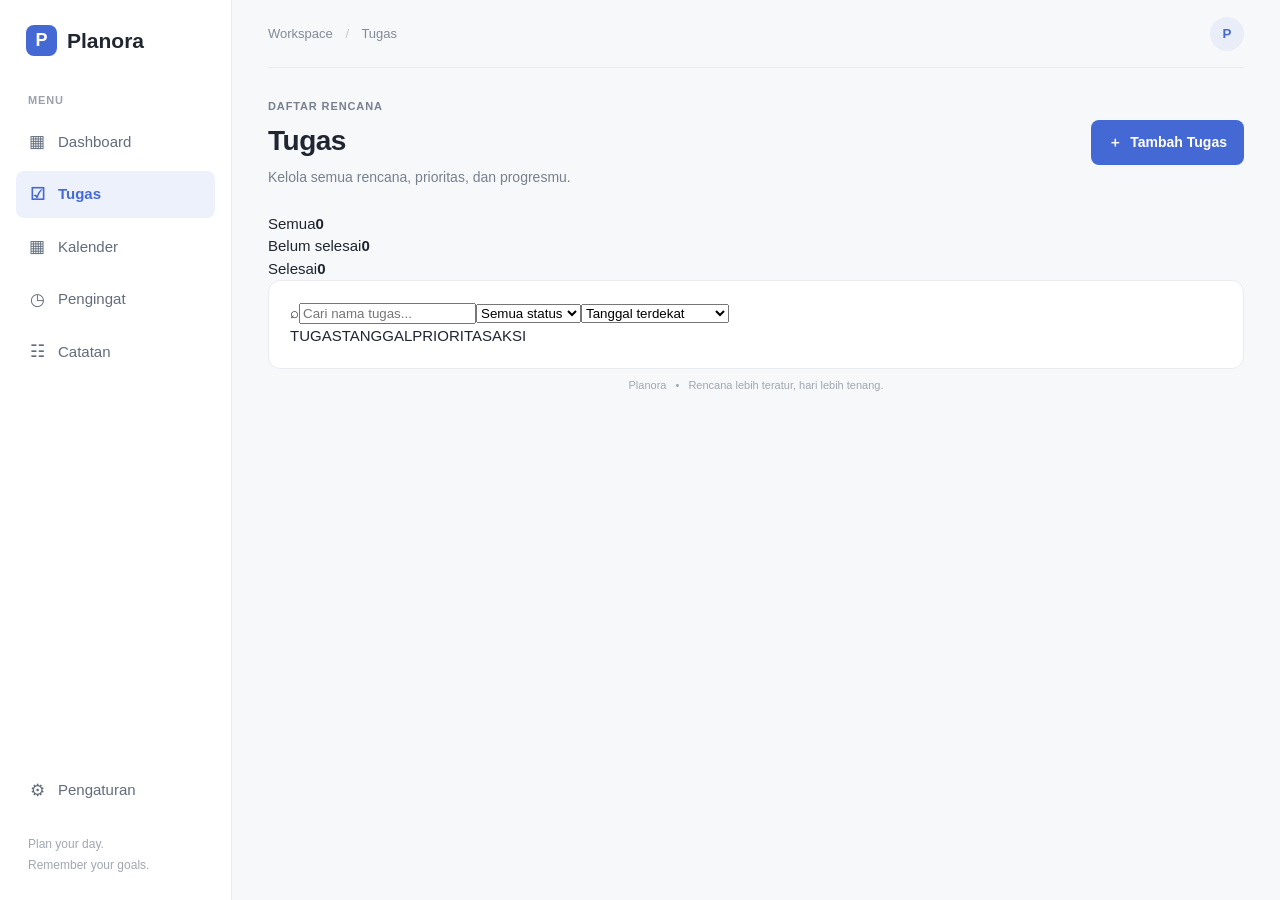
==== tasks.html @ eba94989 "Add dedicated Planora tasks page" ====
<!doctype html>
<html lang="id">
<head>
<meta charset="utf-8"><meta name="viewport" content="width=device-width,initial-scale=1"><meta name="theme-color" content="#fff">
<title>Planora — Tugas</title><link rel="stylesheet" href="style.css">
</head>
<body><div class="app-shell">
<aside class="sidebar">
<a class="brand" href="index.html"><span class="brand-mark">P</span><span>Planora</span></a><div class="nav-label">MENU</div>
<nav class="main-nav" aria-label="Navigasi">
<a class="nav-item" href="index.html"><span class="nav-icon">▦</span>Dashboard</a>
<a class="nav-item active" href="tasks.html"><span class="nav-icon">☑</span>Tugas</a>
<a class="nav-item" href="#calendar" data-feature="Kalender"><span class="nav-icon">▦</span>Kalender</a>
<a class="nav-item" href="#reminders" data-feature="Pengingat"><span class="nav-icon">◷</span>Pengingat</a>
<a class="nav-item" href="#notes" data-feature="Catatan"><span class="nav-icon">☷</span>Catatan</a>
<a class="nav-item mobile-settings" href="#settings" data-feature="Pengaturan"><span class="nav-icon">⚙</span>Pengaturan</a>
</nav><div class="sidebar-bottom"><a class="nav-item" href="#settings" data-feature="Pengaturan"><span class="nav-icon">⚙</span>Pengaturan</a><div class="sidebar-note">Plan your day.<br>Remember your goals.</div></div>
</aside>
<main class="main-content task-page">
<header class="topbar"><div class="mobile-brand"><span class="brand-mark">P</span><strong>Planora</strong></div><div class="breadcrumbs">Workspace <span>/</span> Tugas</div><button class="profile" aria-label="Profil pengguna">P</button></header>
<section class="page-heading"><div><p class="eyebrow" id="task-page-date">DAFTAR RENCANA</p><h1>Tugas</h1><p class="subheading">Kelola semua rencana, prioritas, dan progresmu.</p></div><button class="primary-button" id="task-add"><span>＋</span> Tambah Tugas</button></section>
<section class="task-stats" aria-label="Ringkasan tugas"><div class="task-stat"><span>Semua</span><strong id="stat-all">0</strong></div><div class="task-stat"><span>Belum selesai</span><strong id="stat-open">0</strong></div><div class="task-stat"><span>Selesai</span><strong id="stat-done">0</strong></div></section>
<section class="panel task-manager">
<div class="task-toolbar"><label class="task-search"><span>⌕</span><input id="task-search" type="search" placeholder="Cari nama tugas..." aria-label="Cari tugas"></label><select id="task-filter" aria-label="Filter status"><option value="all">Semua status</option><option value="open">Belum selesai</option><option value="done">Selesai</option><option value="overdue">Terlewat</option></select><select id="task-sort" aria-label="Urutkan tugas"><option value="date">Tanggal terdekat</option><option value="priority">Prioritas</option><option value="created">Terbaru ditambahkan</option></select></div>
<div class="task-table-head"><span>TUGAS</span><span>TANGGAL</span><span>PRIORITAS</span><span>AKSI</span></div>
<div id="task-manager-list" class="task-manager-list" aria-live="polite"></div>
</section><footer class="footer">Planora <span>•</span> Rencana lebih teratur, hari lebih tenang.</footer>
</main></div>
<dialog id="manager-dialog" class="task-dialog"><form id="manager-form"><div class="dialog-heading"><div><h2 id="manager-dialog-title">Tambah Tugas</h2><p>Isi detail rencana yang ingin kamu lakukan.</p></div><button type="button" class="close-dialog" id="manager-close" aria-label="Tutup">×</button></div>
<label>Nama tugas<input name="title" required maxlength="100" placeholder="Contoh: Menyelesaikan laporan"></label>
<div class="form-row"><label>Tanggal<input name="date" type="date" required></label><label>Waktu<input name="time" type="time"></label></div>
<div class="form-row"><label>Kategori<select name="category"><option>Pekerjaan</option><option>Pribadi</option><option>Belajar</option><option>Lainnya</option></select></label><label>Prioritas<select name="priority"><option value="low">Rendah</option><option value="medium" selected>Sedang</option><option value="high">Tinggi</option></select></label></div>
<div class="dialog-actions"><button type="button" class="secondary-button" id="manager-cancel">Batal</button><button type="submit" class="primary-button" id="manager-save">Simpan Tugas</button></div></form></dialog>
<script src="tasks.js"></script></body></html>
---- style.css ----
:root{--ink:#202631;--muted:#77808e;--line:#e8ebef;--surface:#fff;--canvas:#f7f8fa;--accent:#4569d4;--accent-dark:#3657bc;--radius:12px}*{box-sizing:border-box}html{scroll-behavior:smooth}body{margin:0;background:var(--canvas);color:var(--ink);font:15px/1.5 Inter,-apple-system,BlinkMacSystemFont,"Segoe UI",Roboto,Arial,sans-serif}.app-shell{min-height:100vh}.sidebar{position:fixed;inset:0 auto 0 0;width:232px;background:#fff;border-right:1px solid var(--line);padding:25px 16px;display:flex;flex-direction:column;z-index:5}.brand{display:flex;align-items:center;gap:10px;text-decoration:none;color:var(--ink);font-size:21px;font-weight:700;padding:0 10px 35px}.brand-mark{width:31px;height:31px;border-radius:8px;background:var(--accent);color:white;display:grid;place-items:center;font-size:18px;font-weight:700}.nav-label{font-size:11px;font-weight:700;letter-spacing:.08em;color:#9aa1ab;padding:0 12px 10px}.main-nav{display:grid;gap:5px}.nav-item{display:flex;align-items:center;gap:12px;padding:11px 12px;border-radius:8px;text-decoration:none;color:#626c7b;font-weight:500}.nav-item:hover{background:#f6f7f9;color:var(--ink)}.nav-item.active{background:#edf1fc;color:var(--accent);font-weight:600}.nav-icon{width:18px;text-align:center;font-size:17px}.sidebar-bottom{margin-top:auto}.sidebar-note{font-size:12px;color:#a1a7b0;line-height:1.7;padding:20px 12px 0}.main-content{margin-left:232px;max-width:1600px;padding:0 36px 28px}.topbar{height:68px;display:flex;align-items:center;justify-content:space-between;border-bottom:1px solid var(--line);margin-bottom:30px}.breadcrumbs{font-size:13px;color:#818a97}.breadcrumbs span{padding:0 9px;color:#c1c6cd}.profile{width:34px;height:34px;border:0;border-radius:50%;background:#e8edf8;color:#4569d4;font-weight:700;cursor:pointer}.mobile-brand{display:none}.page-heading{display:flex;align-items:center;justify-content:space-between;gap:20px;margin-bottom:25px}.eyebrow{font-size:11px;font-weight:700;letter-spacing:.08em;color:var(--muted);margin:0 0 5px}.page-heading h1{font-size:28px;letter-spacing:-.5px;margin:0;font-weight:700}.subheading{margin:5px 0 0;color:var(--muted);font-size:14px}.primary-button,.secondary-button{display:inline-flex;align-items:center;justify-content:center;gap:8px;border:1px solid transparent;border-radius:8px;padding:11px 16px;font:inherit;font-size:14px;font-weight:600;cursor:pointer;white-space:nowrap}.primary-button{background:var(--accent);color:#fff}.primary-button:hover{background:var(--accent-dark)}.secondary-button{background:#fff;border-color:#dfe3e9;color:#566170}.summary-grid{display:grid;grid-template-columns:repeat(3,minmax(0,1fr));gap:18px;margin-bottom:22px}.summary-card,.panel{background:var(--surface);border:1px solid var(--line);border-radius:var(--radius)}.summary-card{padding:19px 20px}.summary-top{display:flex;align-items:center;justify-content:space-between;color:#66707d;font-size:13px;font-weight:500}.summary-icon{width:30px;height:30px;border-radius:8px;display:grid;place-items:center;font-weight:700}.summary-icon.blue{background:#edf1fc;color:#4569d4}.summary-icon.green{background:#e9f7ef;color:#278a55}.summary-icon.orange{background:#fff2e4;color:#c77b24}.summary-card>strong{display:block;font-size:29px;line-height:1.3;margin:11px 0 4px;letter-spacing:-.5px}.summary-card small{font-size:12px;color:#9299a4}.content-grid{display:grid;grid-template-columns:minmax(0,1.55fr) minmax(285px,1fr);gap:20px;margin-bottom:20px}.panel{padding:21px}.panel-heading{display:flex;align-items:center;justify-content:space-between;gap:12px;margin-bottom:19px}.panel-heading h2{font-size:16px;margin:0;font-weight:650}.panel-heading p{font-size:12px;color:var(--muted);margin:4px 0 0}.text-link{font-size:12px;color:var(--accent);text-decoration:none;font-weight:600;white-space:nowrap}.task-list{display:grid}.task-row{display:flex;align-items:center;gap:12px;padding:14px 0;border-bottom:1px solid #f0f1f4}.task-row:first-child{padding-top:2px}.task-row:last-child{border-bottom:0}.task-check{width:19px;height:19px;border:1.5px solid #cbd1da;border-radius:50%;background:#fff;flex:0 0 auto;cursor:pointer;color:white;font-size:12px;padding:0}.task-check.checked{background:#2e9c67;border-color:#2e9c67}.task-info{min-width:0;flex:1}.task-info strong,.upcoming-info strong{display:block;font-size:13px;font-weight:600;overflow:hidden;text-overflow:ellipsis;white-space:nowrap}.task-info span,.upcoming-info span{display:block;color:#89919d;font-size:11px;margin-top:4px}.completed{text-decoration:line-through;color:#9299a4}.dot{display:inline-block;width:6px;height:6px;border-radius:50%;margin:0 5px 1px}.blue-dot{background:#5478dc}.green-dot{background:#2e9c67}.purple-dot{background:#9270d5}.priority{font-size:10px;border-radius:5px;padding:4px 7px;font-weight:600;white-space:nowrap}.priority.low{color:#39875b;background:#eaf6ef}.priority.medium{color:#a97723;background:#fff4e2}.priority.high{color:#c15b55;background:#fff0ee}.add-inline{margin-top:10px;background:none;border:0;color:var(--accent);font:inherit;font-size:12px;font-weight:600;cursor:pointer;padding:8px 0}.calendar-controls{display:flex;gap:5px}.calendar-controls button{width:27px;height:27px;border:1px solid var(--line);border-radius:6px;background:white;color:#6b7481;font-size:20px;line-height:1;cursor:pointer}.calendar-grid{display:grid;grid-template-columns:repeat(7,1fr);gap:5px;text-align:center}.calendar-grid span{height:32px;display:grid;place-items:center;font-size:11px;color:#596371;border-radius:7px}.calendar-grid .weekday{color:#9aa1ab;font-size:10px;font-weight:600}.calendar-grid .today{background:var(--accent);color:#fff;font-weight:700}.calendar-grid .has-plan{position:relative}.calendar-grid .has-plan:after{content:"";position:absolute;bottom:3px;width:4px;height:4px;border-radius:50%;background:#5478dc}.calendar-grid .today:after{background:white}.calendar-legend{font-size:11px;color:#8a929e;margin-top:14px}.upcoming-panel{margin-bottom:22px}.upcoming-list{display:flex;align-items:center;gap:14px}.upcoming-date{width:44px;height:48px;border:1px solid var(--line);border-radius:8px;display:flex;flex-direction:column;align-items:center;justify-content:center;flex:0 0 auto}.upcoming-date strong{font-size:18px;line-height:1.2}.upcoming-date span{font-size:10px;color:var(--muted)}.upcoming-info{flex:1;min-width:0}.footer{text-align:center;color:#a0a6af;font-size:11px;padding:8px}.footer span{padding:0 6px}.task-dialog{width:min(480px,calc(100% - 28px));border:1px solid var(--line);border-radius:14px;padding:24px;box-shadow:0 20px 60px #1c25301f}.task-dialog::backdrop{background:#20263166}.dialog-heading{display:flex;justify-content:space-between;align-items:flex-start;margin-bottom:20px}.dialog-heading h2{font-size:20px;margin:0}.dialog-heading p{font-size:13px;color:var(--muted);margin:5px 0 0}.close-dialog{border:0;background:#f1f3f6;border-radius:7px;width:30px;height:30px;font-size:21px;cursor:pointer;color:#66707d}.task-dialog label{display:block;font-size:12px;font-weight:600;color:#596371;margin-bottom:14px}.task-dialog input,.task-dialog select{display:block;width:100%;margin-top:7px;border:1px solid #dfe3e9;border-radius:8px;padding:11px;background:#fff;color:var(--ink);font:inherit;font-size:14px;outline:none}.task-dialog input:focus,.task-dialog select:focus{border-color:#8da2e8;box-shadow:0 0 0 3px #4569d414}.form-row{display:grid;grid-template-columns:1fr 1fr;gap:12px}.dialog-actions{display:flex;justify-content:flex-end;gap:9px;margin-top:8px}
@media(min-width:1500px){.main-content{padding-left:48px;padding-right:48px}.content-grid{grid-template-columns:minmax(0,1.7fr) minmax(330px,1fr)}}
@media(max-width:1050px){.sidebar{width:205px}.main-content{margin-left:205px;padding:0 24px 24px}.content-grid{grid-template-columns:1fr}.calendar-panel{max-width:none}.calendar-grid{gap:8px}.calendar-grid span{height:35px}}
@media(max-width:700px){body{font-size:14px}.sidebar{inset:auto 0 0;width:100%;height:64px;padding:6px 8px;background:#fff;border-right:0;border-top:1px solid var(--line);display:block}.brand,.nav-label,.sidebar-bottom{display:none}.main-nav{display:grid;grid-template-columns:repeat(4,1fr);gap:2px;height:100%}.nav-item{flex-direction:column;justify-content:center;gap:3px;padding:4px 2px;font-size:10px;border-radius:7px}.nav-icon{font-size:18px;height:20px}.main-content{margin:0;padding:0 15px 88px}.topbar{height:57px;margin-bottom:23px}.mobile-brand{display:flex;align-items:center;gap:8px;font-size:17px}.mobile-brand .brand-mark{width:27px;height:27px;font-size:16px}.breadcrumbs{display:none}.profile{width:31px;height:31px}.page-heading{align-items:flex-start;gap:12px;margin-bottom:19px}.page-heading h1{font-size:24px}.subheading{font-size:12px;max-width:230px}.eyebrow{font-size:10px}.page-heading>.primary-button{padding:10px 11px;font-size:12px}.page-heading>.primary-button span{font-size:16px}.summary-grid{gap:9px;margin-bottom:15px}.summary-card{padding:13px 12px;border-radius:10px}.summary-top{font-size:11px;align-items:flex-start}.summary-icon{width:25px;height:25px;font-size:12px}.summary-card>strong{font-size:24px;margin:9px 0 2px}.summary-card small{font-size:10px;line-height:1.4;display:block}.content-grid{gap:14px;margin-bottom:14px}.panel{padding:16px;border-radius:10px}.panel-heading{margin-bottom:15px}.panel-heading h2{font-size:15px}.panel-heading p{font-size:11px}.task-row{gap:9px;padding:12px 0}.task-info strong{font-size:12px}.task-info span{font-size:10px}.priority{font-size:9px;padding:4px 6px}.calendar-grid{gap:4px}.calendar-grid span{height:32px;font-size:11px}.upcoming-panel{margin-bottom:17px}.upcoming-list{gap:10px}.upcoming-date{width:40px;height:44px}.upcoming-info strong{font-size:12px}.upcoming-info span{font-size:10px}.footer{font-size:10px}.task-dialog{padding:19px}.form-row{gap:8px}}
@media(max-width:380px){.main-content{padding-left:11px;padding-right:11px}.page-heading>.primary-button{font-size:11px;padding:9px}.summary-card{padding:11px 9px}.summary-top{font-size:10px}.summary-card>strong{font-size:22px}.panel{padding:13px}.priority{font-size:8px}.task-row{gap:7px}}


/* Perbaikan elemen dinamis dashboard */
.empty-state{margin:0;padding:20px 10px;color:var(--muted);font-size:13px;line-height:1.6}
.notice{margin:-10px 0 20px;padding:10px 13px;border:1px solid #dfe6fb;border-radius:8px;background:#f4f6ff;color:#465aa5;font-size:13px}
.upcoming-list{display:flex;flex-direction:column;align-items:stretch;gap:10px}
.upcoming-list-item{display:flex;align-items:center;gap:14px;padding:11px 0;border-bottom:1px solid #f0f1f4}
.upcoming-list-item:last-child{border-bottom:0}
.upcoming-list-item .upcoming-info{flex:1;min-width:0}
.upcoming-list-item .upcoming-date{flex:0 0 44px}
@media(max-width:700px){.upcoming-list-item{gap:10px}.upcoming-list-item .upcoming-date{flex-basis:40px}.notice{font-size:12px}}

/* Dashboard ringkas: fokus pada tugas hari ini dan agenda berikutnya */
.dashboard-content{align-items:start}
.dashboard-content .upcoming-panel{margin:0}
.mobile-settings{display:none}
@media(max-width:700px){
  .main-nav{grid-template-columns:repeat(6,minmax(0,1fr))}
  .mobile-settings{display:flex}
  .dashboard-content{grid-template-columns:1fr;gap:13px}
  .dashboard-content .upcoming-panel{margin:0}
  .dashboard-content .panel-heading{margin-bottom:12px}
  .page-heading{margin-bottom:17px}
  .summary-grid{margin-bottom:13px}
}
@media(max-width:390px){
  .nav-item{font-size:9px}
  .nav-icon{font-size:16px}
  .main-nav{gap:0}
}
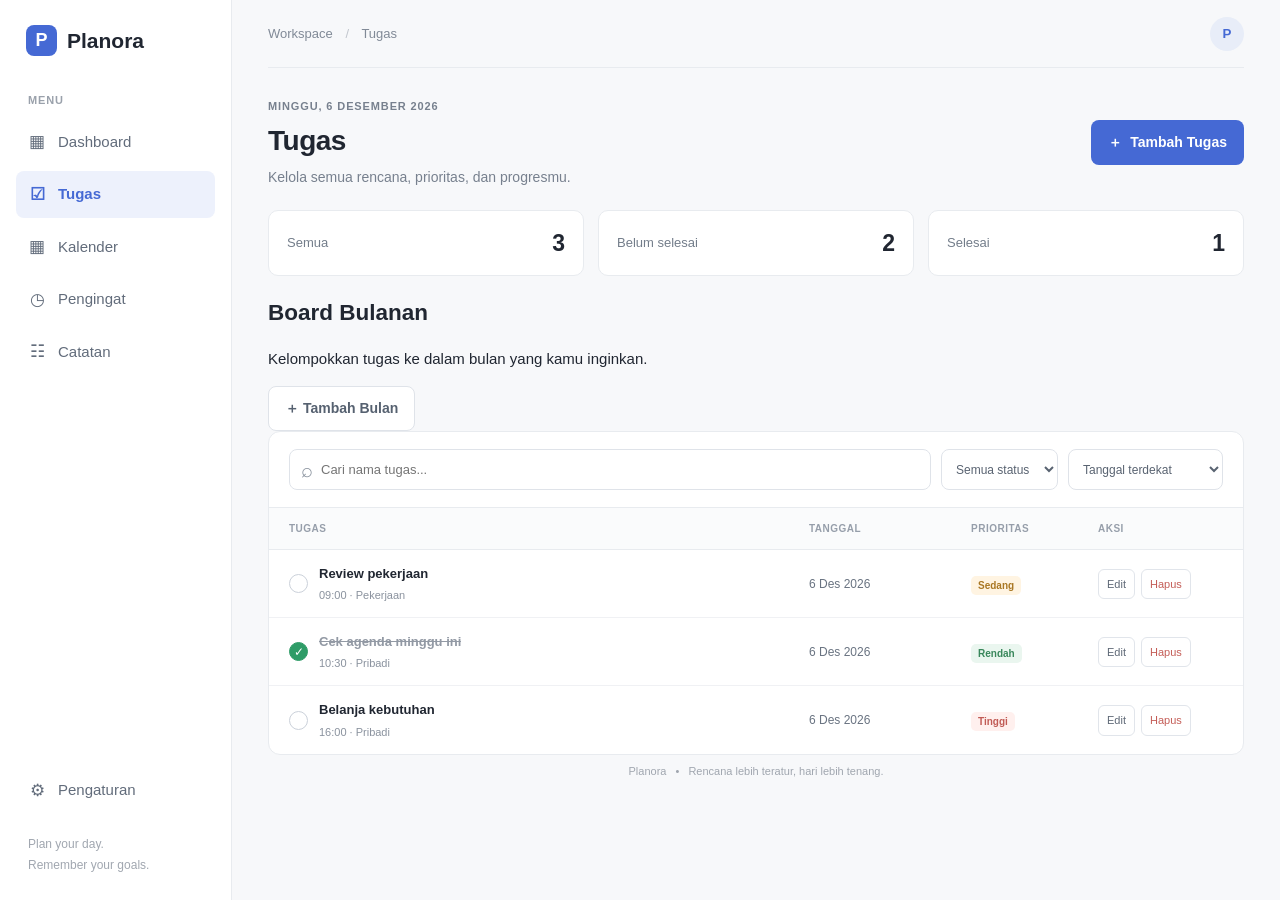
==== commit 8279c0bf: "Add monthly task board container" ====
--- a/tasks.html
+++ b/tasks.html
@@ -20,6 +20,7 @@
 <header class="topbar"><div class="mobile-brand"><span class="brand-mark">P</span><strong>Planora</strong></div><div class="breadcrumbs">Workspace <span>/</span> Tugas</div><button class="profile" aria-label="Profil pengguna">P</button></header>
 <section class="page-heading"><div><p class="eyebrow" id="task-page-date">DAFTAR RENCANA</p><h1>Tugas</h1><p class="subheading">Kelola semua rencana, prioritas, dan progresmu.</p></div><button class="primary-button" id="task-add"><span>＋</span> Tambah Tugas</button></section>
 <section class="task-stats" aria-label="Ringkasan tugas"><div class="task-stat"><span>Semua</span><strong id="stat-all">0</strong></div><div class="task-stat"><span>Belum selesai</span><strong id="stat-open">0</strong></div><div class="task-stat"><span>Selesai</span><strong id="stat-done">0</strong></div></section>
+<section class="month-board-section" aria-label="Board tugas bulanan"><div class="month-board-heading"><div><h2>Board Bulanan</h2><p>Kelompokkan tugas ke dalam bulan yang kamu inginkan.</p></div><button class="secondary-button" id="month-add">＋ Tambah Bulan</button></div><div id="month-board" class="month-board" aria-live="polite"></div></section>
 <section class="panel task-manager">
 <div class="task-toolbar"><label class="task-search"><span>⌕</span><input id="task-search" type="search" placeholder="Cari nama tugas..." aria-label="Cari tugas"></label><select id="task-filter" aria-label="Filter status"><option value="all">Semua status</option><option value="open">Belum selesai</option><option value="done">Selesai</option><option value="overdue">Terlewat</option></select><select id="task-sort" aria-label="Urutkan tugas"><option value="date">Tanggal terdekat</option><option value="priority">Prioritas</option><option value="created">Terbaru ditambahkan</option></select></div>
 <div class="task-table-head"><span>TUGAS</span><span>TANGGAL</span><span>PRIORITAS</span><span>AKSI</span></div>
--- a/style.css
+++ b/style.css
@@ -33,3 +33,47 @@
   .nav-icon{font-size:16px}
   .main-nav{gap:0}
 }
+
+/* Halaman Tugas */
+.task-page .page-heading{margin-bottom:22px}
+.task-stats{display:grid;grid-template-columns:repeat(3,minmax(0,1fr));gap:14px;margin-bottom:20px}
+.task-stat{background:#fff;border:1px solid var(--line);border-radius:10px;padding:15px 18px;display:flex;align-items:center;justify-content:space-between}
+.task-stat span{font-size:13px;color:#737d8a}.task-stat strong{font-size:23px}
+.task-manager{padding:0;overflow:hidden}
+.task-toolbar{display:flex;gap:10px;padding:17px 20px;border-bottom:1px solid var(--line)}
+.task-search{display:flex;align-items:center;gap:8px;flex:1;min-width:130px;border:1px solid #dfe3e9;border-radius:8px;padding:0 11px;color:#87909c}
+.task-search span{font-size:20px;line-height:1}
+.task-search input{width:100%;min-width:0;border:0;outline:0;padding:10px 0;background:transparent;font:inherit;font-size:13px;color:var(--ink)}
+.task-toolbar select{max-width:180px;border:1px solid #dfe3e9;border-radius:8px;background:#fff;padding:9px 10px;font:inherit;font-size:12px;color:#596371}
+.task-table-head,.manager-row{display:grid;grid-template-columns:minmax(220px,1fr) 150px 115px 125px;align-items:center;gap:12px;padding:13px 20px}
+.task-table-head{background:#fafbfc;color:#969eaa;font-size:10px;font-weight:700;letter-spacing:.05em;border-bottom:1px solid var(--line)}
+.manager-row{border-bottom:1px solid #f0f1f4;min-height:68px}
+.manager-row:last-child{border-bottom:0}
+.manager-task-cell{display:flex;align-items:center;gap:11px;min-width:0}
+.manager-task-text{min-width:0}.manager-task-text strong{display:block;font-size:13px;font-weight:600;overflow:hidden;text-overflow:ellipsis;white-space:nowrap}
+.manager-task-text small{display:block;font-size:11px;color:#8a929e;margin-top:4px}
+.manager-row.is-done .manager-task-text strong{text-decoration:line-through;color:#9299a4}
+.manager-date{font-size:12px;color:#697381}
+.manager-actions{display:flex;gap:6px}
+.action-button{border:1px solid #e1e5eb;background:#fff;border-radius:6px;padding:6px 8px;color:#5e6876;font:inherit;font-size:11px;cursor:pointer}
+.action-button:hover{background:#f7f8fa}
+.action-button.danger{color:#c45d57}
+.task-empty{padding:30px 20px;text-align:center}
+@media(max-width:900px){.task-table-head,.manager-row{grid-template-columns:minmax(180px,1fr) 115px 95px 110px;padding-left:14px;padding-right:14px;gap:8px}.task-toolbar{padding:14px}.task-toolbar select{max-width:145px}}
+@media(max-width:700px){
+ .task-page .page-heading{align-items:flex-start}
+ .task-stats{gap:8px;margin-bottom:14px}
+ .task-stat{padding:12px 11px;gap:6px;align-items:flex-start;flex-direction:column}
+ .task-stat span{font-size:10px}.task-stat strong{font-size:20px}
+ .task-toolbar{flex-wrap:wrap;gap:8px;padding:12px}
+ .task-search{flex:1 1 100%}
+ .task-toolbar select{flex:1;max-width:none;min-width:0;font-size:11px;padding:9px 7px}
+ .task-table-head{display:none}
+ .manager-row{grid-template-columns:minmax(0,1fr) auto;gap:8px 10px;padding:14px 12px}
+ .manager-task-cell{grid-column:1 / -1}
+ .manager-date{grid-column:1;font-size:11px}
+ .manager-row>div:nth-child(3){grid-column:1;grid-row:3}
+ .manager-actions{grid-column:2;grid-row:2 / span 2;align-self:center}
+ .action-button{padding:7px 9px}
+ .manager-task-text strong{white-space:normal;overflow-wrap:anywhere}
+}
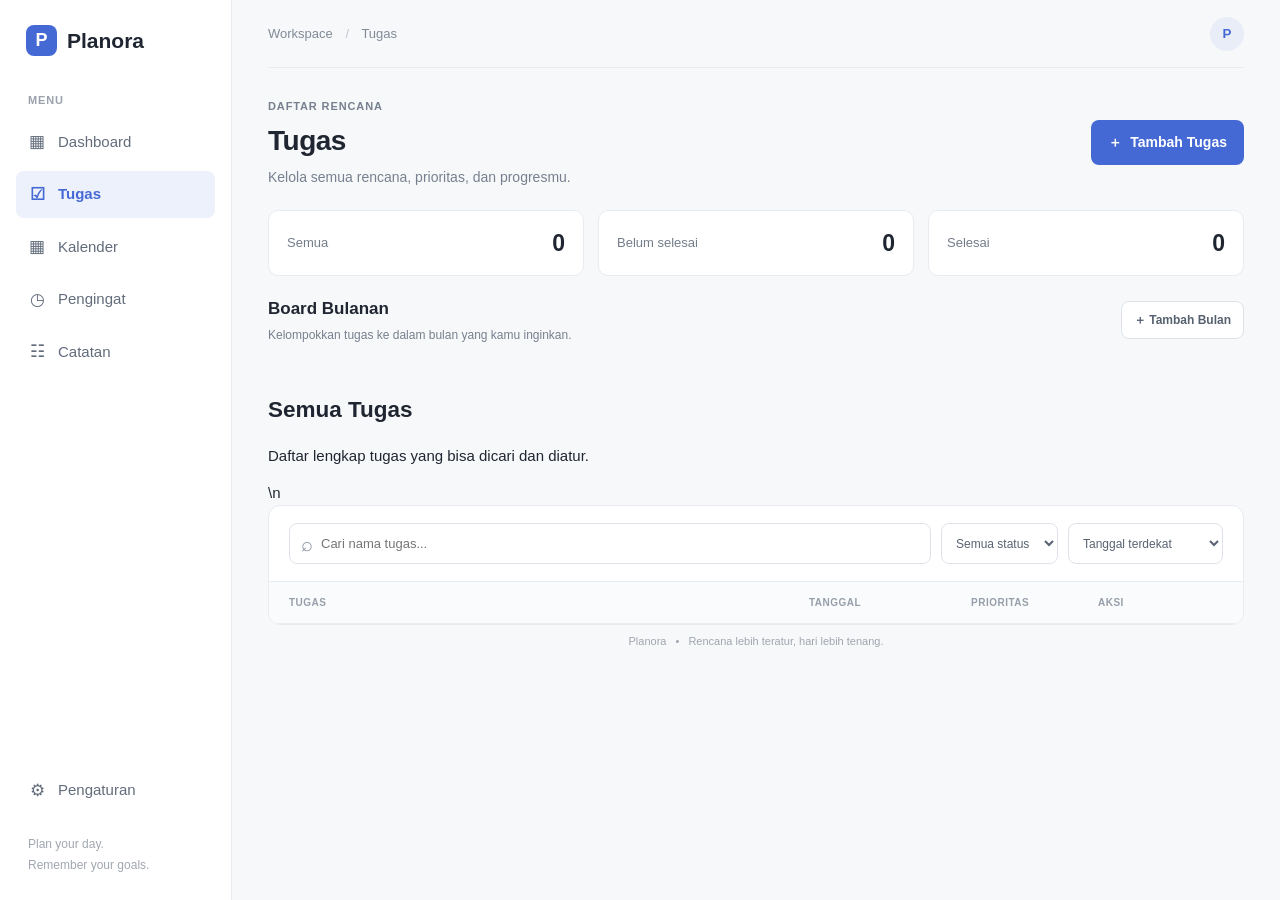
==== commit e7f14642: "Improve task page hierarchy and month dialog" ====
--- a/tasks.html
+++ b/tasks.html
@@ -21,7 +21,7 @@
 <section class="page-heading"><div><p class="eyebrow" id="task-page-date">DAFTAR RENCANA</p><h1>Tugas</h1><p class="subheading">Kelola semua rencana, prioritas, dan progresmu.</p></div><button class="primary-button" id="task-add"><span>＋</span> Tambah Tugas</button></section>
 <section class="task-stats" aria-label="Ringkasan tugas"><div class="task-stat"><span>Semua</span><strong id="stat-all">0</strong></div><div class="task-stat"><span>Belum selesai</span><strong id="stat-open">0</strong></div><div class="task-stat"><span>Selesai</span><strong id="stat-done">0</strong></div></section>
 <section class="month-board-section" aria-label="Board tugas bulanan"><div class="month-board-heading"><div><h2>Board Bulanan</h2><p>Kelompokkan tugas ke dalam bulan yang kamu inginkan.</p></div><button class="secondary-button" id="month-add">＋ Tambah Bulan</button></div><div id="month-board" class="month-board" aria-live="polite"></div></section>
-<section class="panel task-manager">
+<div class="task-list-heading"><div><h2>Semua Tugas</h2><p>Daftar lengkap tugas yang bisa dicari dan diatur.</p></div></div>\n<section class="panel task-manager">
 <div class="task-toolbar"><label class="task-search"><span>⌕</span><input id="task-search" type="search" placeholder="Cari nama tugas..." aria-label="Cari tugas"></label><select id="task-filter" aria-label="Filter status"><option value="all">Semua status</option><option value="open">Belum selesai</option><option value="done">Selesai</option><option value="overdue">Terlewat</option></select><select id="task-sort" aria-label="Urutkan tugas"><option value="date">Tanggal terdekat</option><option value="priority">Prioritas</option><option value="created">Terbaru ditambahkan</option></select></div>
 <div class="task-table-head"><span>TUGAS</span><span>TANGGAL</span><span>PRIORITAS</span><span>AKSI</span></div>
 <div id="task-manager-list" class="task-manager-list" aria-live="polite"></div>
--- a/style.css
+++ b/style.css
@@ -77,3 +77,33 @@
  .action-button{padding:7px 9px}
  .manager-task-text strong{white-space:normal;overflow-wrap:anywhere}
 }
+
+/* Board bulanan di atas daftar tugas */
+.month-board-section{margin:0 0 22px}
+.month-board-heading{display:flex;align-items:center;justify-content:space-between;gap:16px;margin-bottom:13px}
+.month-board-heading h2{font-size:17px;margin:0;font-weight:650}
+.month-board-heading p{font-size:12px;color:var(--muted);margin:4px 0 0}
+.month-board-heading .secondary-button{padding:9px 12px;font-size:12px}
+.month-board{display:flex;align-items:flex-start;gap:12px;overflow-x:auto;padding:2px 1px 12px;scrollbar-width:thin}
+.month-column{flex:0 0 245px;max-width:245px;background:#eef0f3;border:1px solid #e5e8ed;border-radius:10px;padding:10px}
+.month-column details{min-width:0}
+.month-column-summary{display:flex;align-items:center;gap:8px;cursor:pointer;list-style:none;padding:3px 2px 10px}
+.month-column-summary::-webkit-details-marker{display:none}
+.month-column-summary:before{content:"▾";font-size:12px;color:#8a929e;transition:transform .15s}
+.month-column details:not([open]) .month-column-summary:before{transform:rotate(-90deg)}
+.month-column-summary strong{font-size:13px;font-weight:650;flex:1;text-transform:capitalize}
+.month-count{min-width:22px;height:22px;padding:0 6px;border-radius:6px;background:#fff;color:#727b88;display:grid;place-items:center;font-size:11px}
+.month-cards{display:grid;gap:8px}
+.month-task-card{background:#fff;border:1px solid #e4e7ec;border-radius:8px;padding:10px;box-shadow:0 1px 1px #20263108}
+.month-task-top{display:flex;align-items:flex-start;gap:8px}
+.month-task-check{width:17px;height:17px;flex:0 0 17px;border:1.5px solid #cbd1da;border-radius:50%;background:#fff;color:#fff;font-size:10px;line-height:1;padding:0;cursor:pointer;margin-top:2px}
+.month-task-check.checked{background:#2e9c67;border-color:#2e9c67}
+.month-task-open{flex:1;min-width:0;text-align:left;border:0;background:transparent;padding:0;color:var(--ink);font:inherit;font-size:12px;font-weight:600;line-height:1.45;cursor:pointer;overflow-wrap:anywhere}
+.month-task-card small{display:block;margin:7px 0 0 25px;font-size:10px;color:#8a929e}
+.month-task-card.is-done .month-task-open{text-decoration:line-through;color:#9299a4}
+.month-column-empty{margin:0;padding:11px 4px;color:#8a929e;font-size:11px;line-height:1.5}
+.month-add-task{width:100%;margin-top:8px;padding:8px 5px;border:0;border-radius:7px;background:transparent;color:#6f7885;text-align:left;font:inherit;font-size:12px;cursor:pointer}
+.month-add-task:hover{background:#e5e8ed;color:var(--accent)}
+.month-add-card{flex:0 0 150px;min-height:45px;border:1px dashed #cfd4dc;border-radius:10px;background:transparent;color:#697381;font:inherit;font-size:12px;cursor:pointer}
+.month-add-card:hover{background:#fff;border-color:#aeb8cb;color:var(--accent)}
+@media(max-width:700px){.month-board-section{margin-bottom:17px}.month-board-heading{align-items:flex-start}.month-board-heading h2{font-size:15px}.month-board-heading p{font-size:11px;max-width:190px}.month-board-heading .secondary-button{font-size:11px;padding:8px 9px}.month-column{flex-basis:225px;max-width:225px}.month-add-card{flex-basis:125px}}
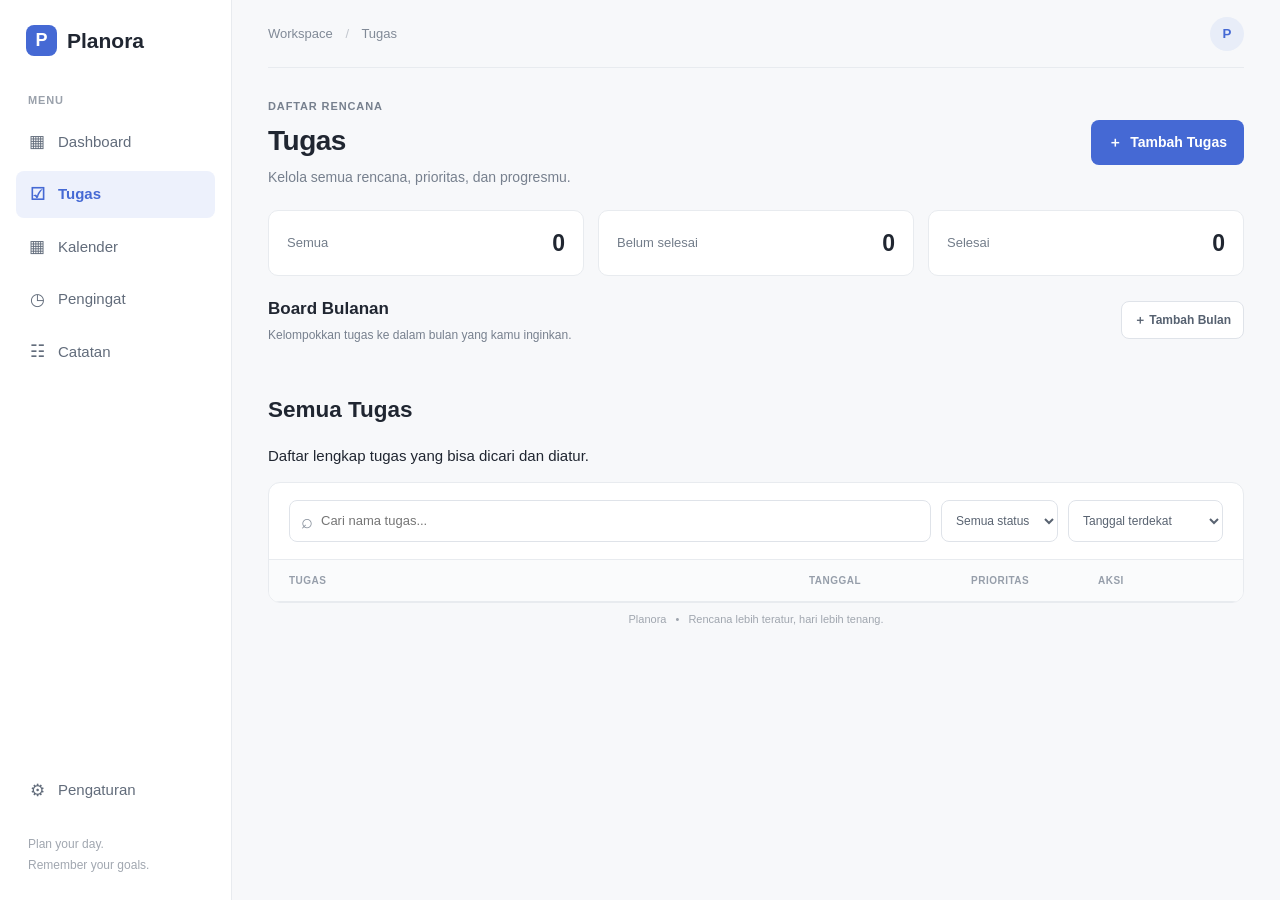
==== commit cef9fc3c: "Fix task page markup line break" ====
--- a/tasks.html
+++ b/tasks.html
@@ -21,7 +21,8 @@
 <section class="page-heading"><div><p class="eyebrow" id="task-page-date">DAFTAR RENCANA</p><h1>Tugas</h1><p class="subheading">Kelola semua rencana, prioritas, dan progresmu.</p></div><button class="primary-button" id="task-add"><span>＋</span> Tambah Tugas</button></section>
 <section class="task-stats" aria-label="Ringkasan tugas"><div class="task-stat"><span>Semua</span><strong id="stat-all">0</strong></div><div class="task-stat"><span>Belum selesai</span><strong id="stat-open">0</strong></div><div class="task-stat"><span>Selesai</span><strong id="stat-done">0</strong></div></section>
 <section class="month-board-section" aria-label="Board tugas bulanan"><div class="month-board-heading"><div><h2>Board Bulanan</h2><p>Kelompokkan tugas ke dalam bulan yang kamu inginkan.</p></div><button class="secondary-button" id="month-add">＋ Tambah Bulan</button></div><div id="month-board" class="month-board" aria-live="polite"></div></section>
-<div class="task-list-heading"><div><h2>Semua Tugas</h2><p>Daftar lengkap tugas yang bisa dicari dan diatur.</p></div></div>\n<section class="panel task-manager">
+<div class="task-list-heading"><div><h2>Semua Tugas</h2><p>Daftar lengkap tugas yang bisa dicari dan diatur.</p></div></div>
+<section class="panel task-manager">
 <div class="task-toolbar"><label class="task-search"><span>⌕</span><input id="task-search" type="search" placeholder="Cari nama tugas..." aria-label="Cari tugas"></label><select id="task-filter" aria-label="Filter status"><option value="all">Semua status</option><option value="open">Belum selesai</option><option value="done">Selesai</option><option value="overdue">Terlewat</option></select><select id="task-sort" aria-label="Urutkan tugas"><option value="date">Tanggal terdekat</option><option value="priority">Prioritas</option><option value="created">Terbaru ditambahkan</option></select></div>
 <div class="task-table-head"><span>TUGAS</span><span>TANGGAL</span><span>PRIORITAS</span><span>AKSI</span></div>
 <div id="task-manager-list" class="task-manager-list" aria-live="polite"></div>
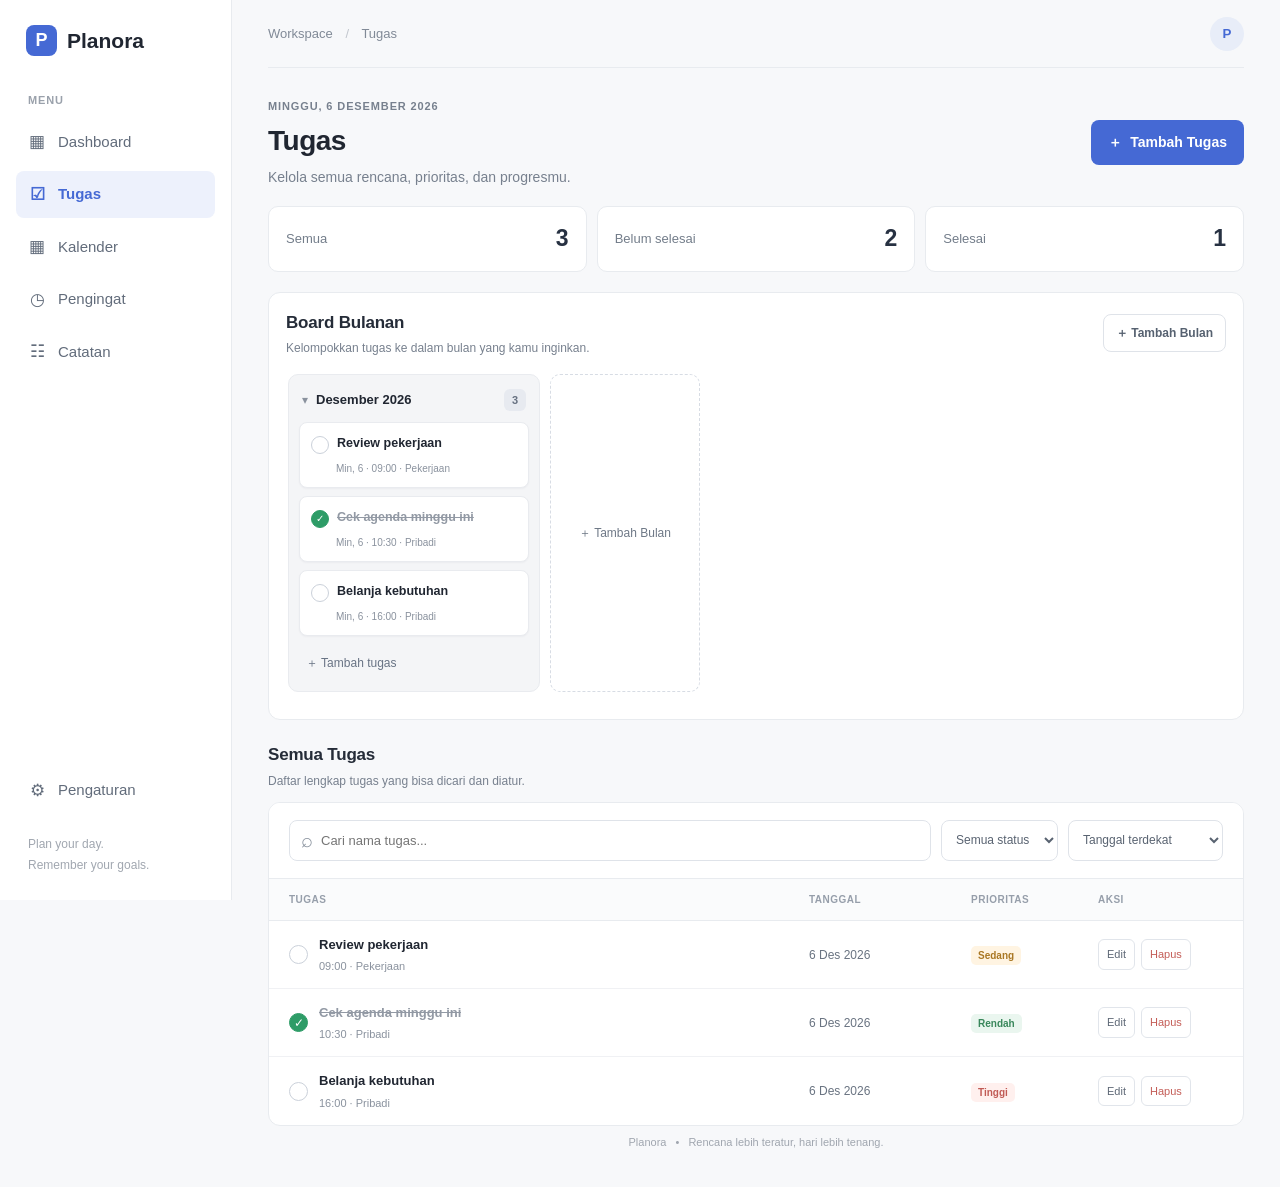
==== commit cdfb634f: "Add accessible month selection dialog" ====
--- a/tasks.html
+++ b/tasks.html
@@ -33,4 +33,5 @@
 <div class="form-row"><label>Tanggal<input name="date" type="date" required></label><label>Waktu<input name="time" type="time"></label></div>
 <div class="form-row"><label>Kategori<select name="category"><option>Pekerjaan</option><option>Pribadi</option><option>Belajar</option><option>Lainnya</option></select></label><label>Prioritas<select name="priority"><option value="low">Rendah</option><option value="medium" selected>Sedang</option><option value="high">Tinggi</option></select></label></div>
 <div class="dialog-actions"><button type="button" class="secondary-button" id="manager-cancel">Batal</button><button type="submit" class="primary-button" id="manager-save">Simpan Tugas</button></div></form></dialog>
+<dialog id="month-dialog" class="task-dialog month-dialog"><form id="month-form"><div class="dialog-heading"><div><h2>Tambah Bulan</h2><p>Buat kolom baru untuk mengatur rencanamu.</p></div><button type="button" class="close-dialog" id="month-close" aria-label="Tutup">×</button></div><label>Bulan<input name="month" type="month" required></label><div class="dialog-actions"><button type="button" class="secondary-button" id="month-cancel">Batal</button><button type="submit" class="primary-button">Tambah Kolom</button></div></form></dialog>
 <script src="tasks.js"></script></body></html>
--- a/style.css
+++ b/style.css
@@ -107,3 +107,52 @@
 .month-add-card{flex:0 0 150px;min-height:45px;border:1px dashed #cfd4dc;border-radius:10px;background:transparent;color:#697381;font:inherit;font-size:12px;cursor:pointer}
 .month-add-card:hover{background:#fff;border-color:#aeb8cb;color:var(--accent)}
 @media(max-width:700px){.month-board-section{margin-bottom:17px}.month-board-heading{align-items:flex-start}.month-board-heading h2{font-size:15px}.month-board-heading p{font-size:11px;max-width:190px}.month-board-heading .secondary-button{font-size:11px;padding:8px 9px}.month-column{flex-basis:225px;max-width:225px}.month-add-card{flex-basis:125px}}
+
+/* UI/UX polish — Planora task board */
+.task-page .page-heading{margin-bottom:18px}
+.task-page .task-stats{gap:10px}
+.task-page .task-stat{padding:13px 17px;min-height:66px}
+.task-page .task-stat strong{color:#273142;font-variant-numeric:tabular-nums}
+.month-board-section{padding:17px;background:#fff;border:1px solid var(--line);border-radius:12px;margin-bottom:22px}
+.month-board-heading{margin-bottom:15px}
+.month-board-heading h2,.task-list-heading h2{color:#252c38;letter-spacing:-.2px}
+.month-board-heading p,.task-list-heading p{line-height:1.5}
+.month-board{gap:10px;padding:2px 2px 10px;scroll-snap-type:x proximity}
+.month-column{scroll-snap-align:start;flex-basis:252px;max-width:252px;background:#f4f5f7;border:1px solid #e9ebef;padding:10px}
+.month-column-summary{padding:4px 3px 11px;min-height:34px}
+.month-column-summary strong{font-size:13px}
+.month-count{background:#e7eaf0;color:#667080;font-weight:600}
+.month-task-card{padding:11px;border-color:#e9ebef;box-shadow:0 1px 2px #2026310a;transition:border-color .15s,box-shadow .15s}
+.month-task-card:hover{border-color:#cfd6e3;box-shadow:0 2px 6px #2026310d}
+.month-task-open{font-size:12.5px}
+.month-task-check{width:18px;height:18px;flex-basis:18px;transition:background .15s,border-color .15s}
+.month-task-check:focus-visible,.month-task-open:focus-visible,.month-add-task:focus-visible,.month-add-card:focus-visible,.task-check:focus-visible,.action-button:focus-visible{outline:3px solid #4569d433;outline-offset:2px}
+.month-add-task{padding:9px 7px;margin-top:9px;color:#687384}
+.month-add-card{min-height:42px;border-color:#d7dce4;color:#6e7886;align-self:stretch;transition:background .15s,border-color .15s}
+.task-list-heading{display:flex;align-items:center;justify-content:space-between;margin:3px 0 12px}
+.task-list-heading h2{font-size:17px;margin:0;font-weight:650}
+.task-list-heading p{font-size:12px;color:var(--muted);margin:4px 0 0}
+.task-manager{border-radius:12px}
+.task-toolbar{background:#fff}
+.task-search:focus-within{border-color:#9aace9;box-shadow:0 0 0 3px #4569d40d}
+.task-toolbar select:focus-visible,.task-dialog input:focus-visible,.task-dialog select:focus-visible{outline:3px solid #4569d422;outline-offset:1px}
+.manager-row:hover{background:#fcfcfd}
+.action-button{min-height:30px}
+.month-dialog{max-width:420px}
+.month-dialog input[type="month"]{min-height:44px}
+@media(max-width:700px){
+ .task-page .page-heading{margin-bottom:15px}
+ .task-page .task-stats{gap:7px}
+ .task-page .task-stat{min-height:58px;padding:10px 11px}
+ .month-board-section{padding:12px;border-radius:11px;margin-bottom:17px}
+ .month-board-heading{gap:8px;margin-bottom:12px}
+ .month-board-heading p{max-width:170px}
+ .month-board-heading .secondary-button{min-height:36px}
+ .month-column{flex-basis:232px;max-width:232px;padding:9px}
+ .month-task-card{padding:10px}
+ .task-list-heading{margin:0 0 10px}
+ .task-list-heading h2{font-size:15px}
+ .task-list-heading p{font-size:11px}
+ .task-toolbar{border-bottom:1px solid var(--line)}
+}
+@media(prefers-reduced-motion:reduce){.month-task-card,.month-task-check,.month-add-card{transition:none}}
